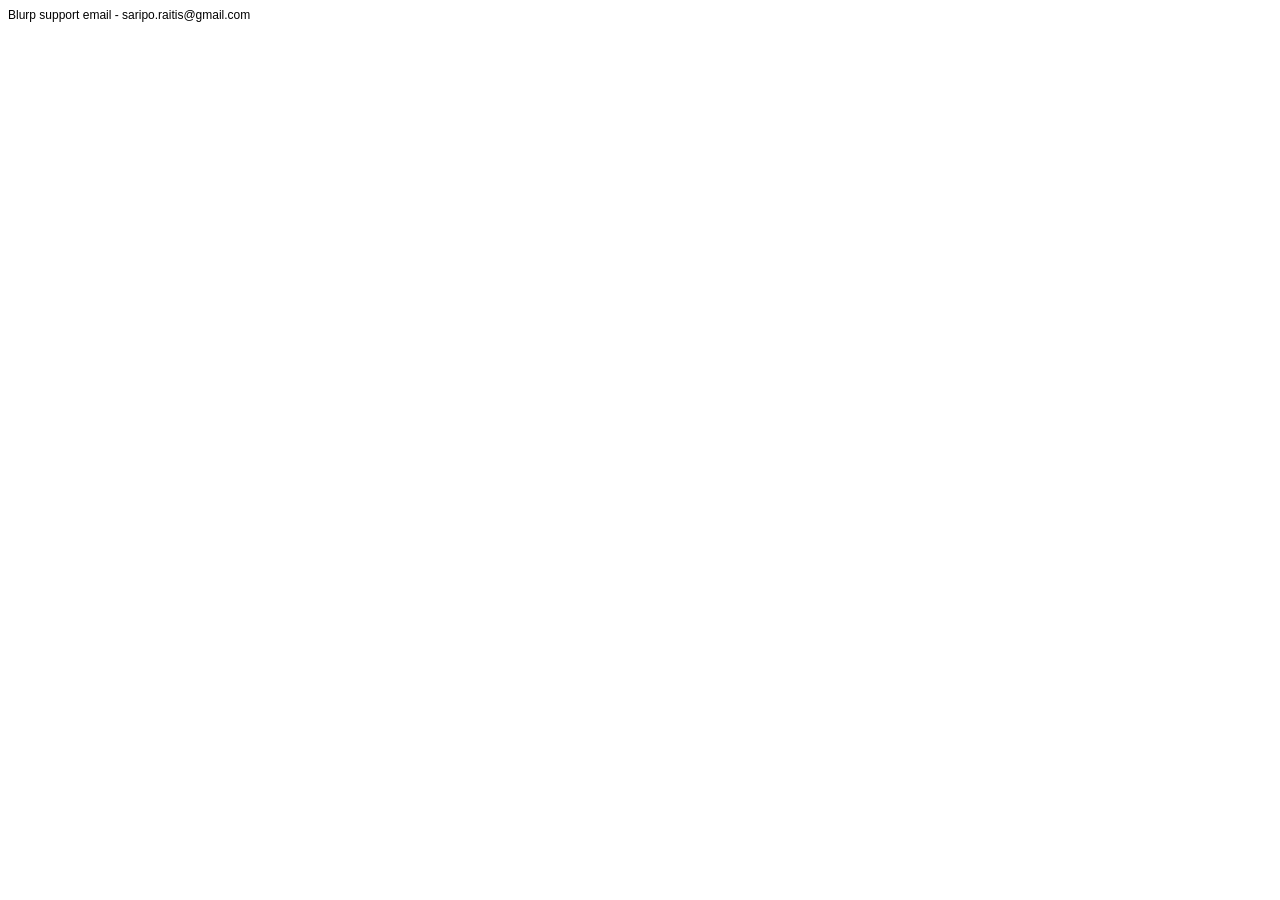
==== index.html @ 814bc48e "Rename indext.html to index.html" ====
<!DOCTYPE html PUBLIC "-//W3C//DTD HTML 4.01//EN" "http://www.w3.org/TR/html4/strict.dtd">
<html>
<head>
  <meta http-equiv="Content-Type" content="text/html; charset=utf-8">
  <meta http-equiv="Content-Style-Type" content="text/css">
  <title></title>
  <meta name="Generator" content="Cocoa HTML Writer">
  <meta name="CocoaVersion" content="2299.5">
  <style type="text/css">
    p.p1 {margin: 0.0px 0.0px 0.0px 0.0px; font: 12.0px Helvetica}
  </style>
</head>
<body>
<p class="p1">Blurp support email - saripo.raitis@gmail.com</p>
</body>
</html>
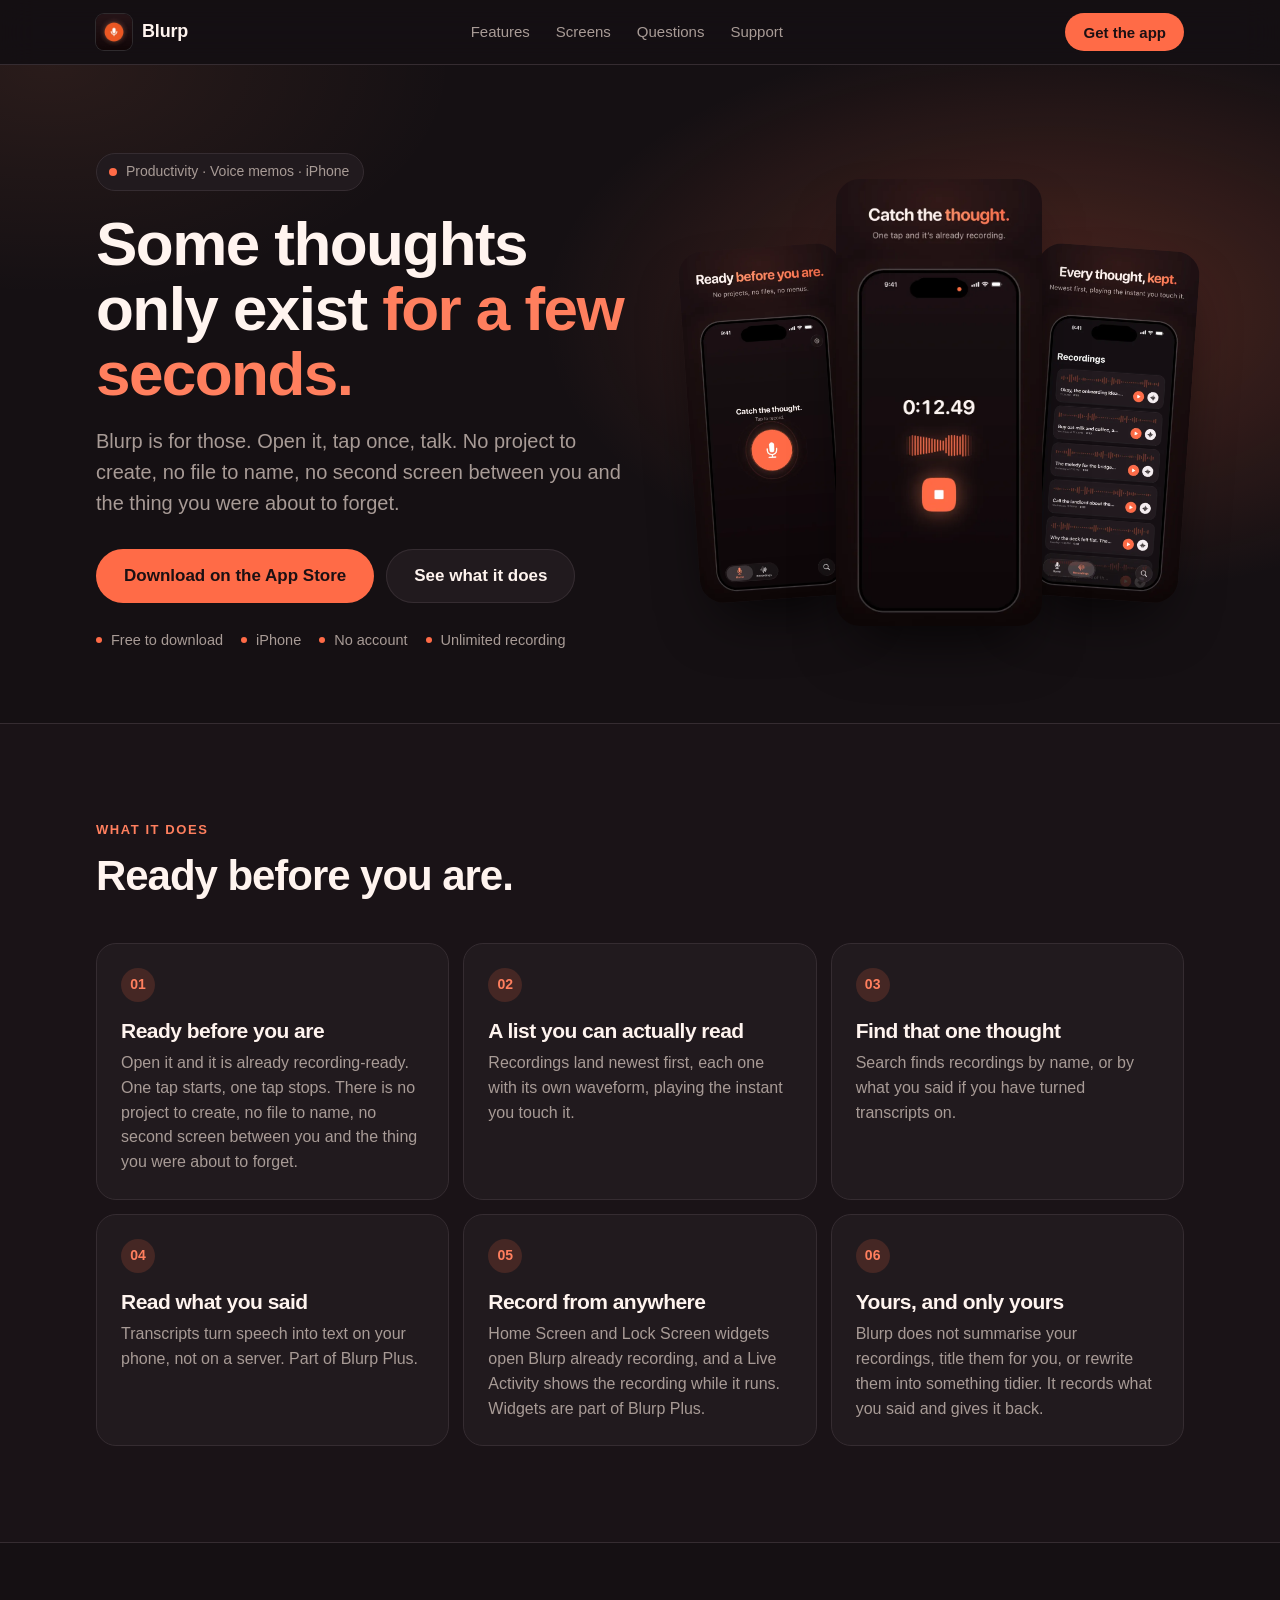
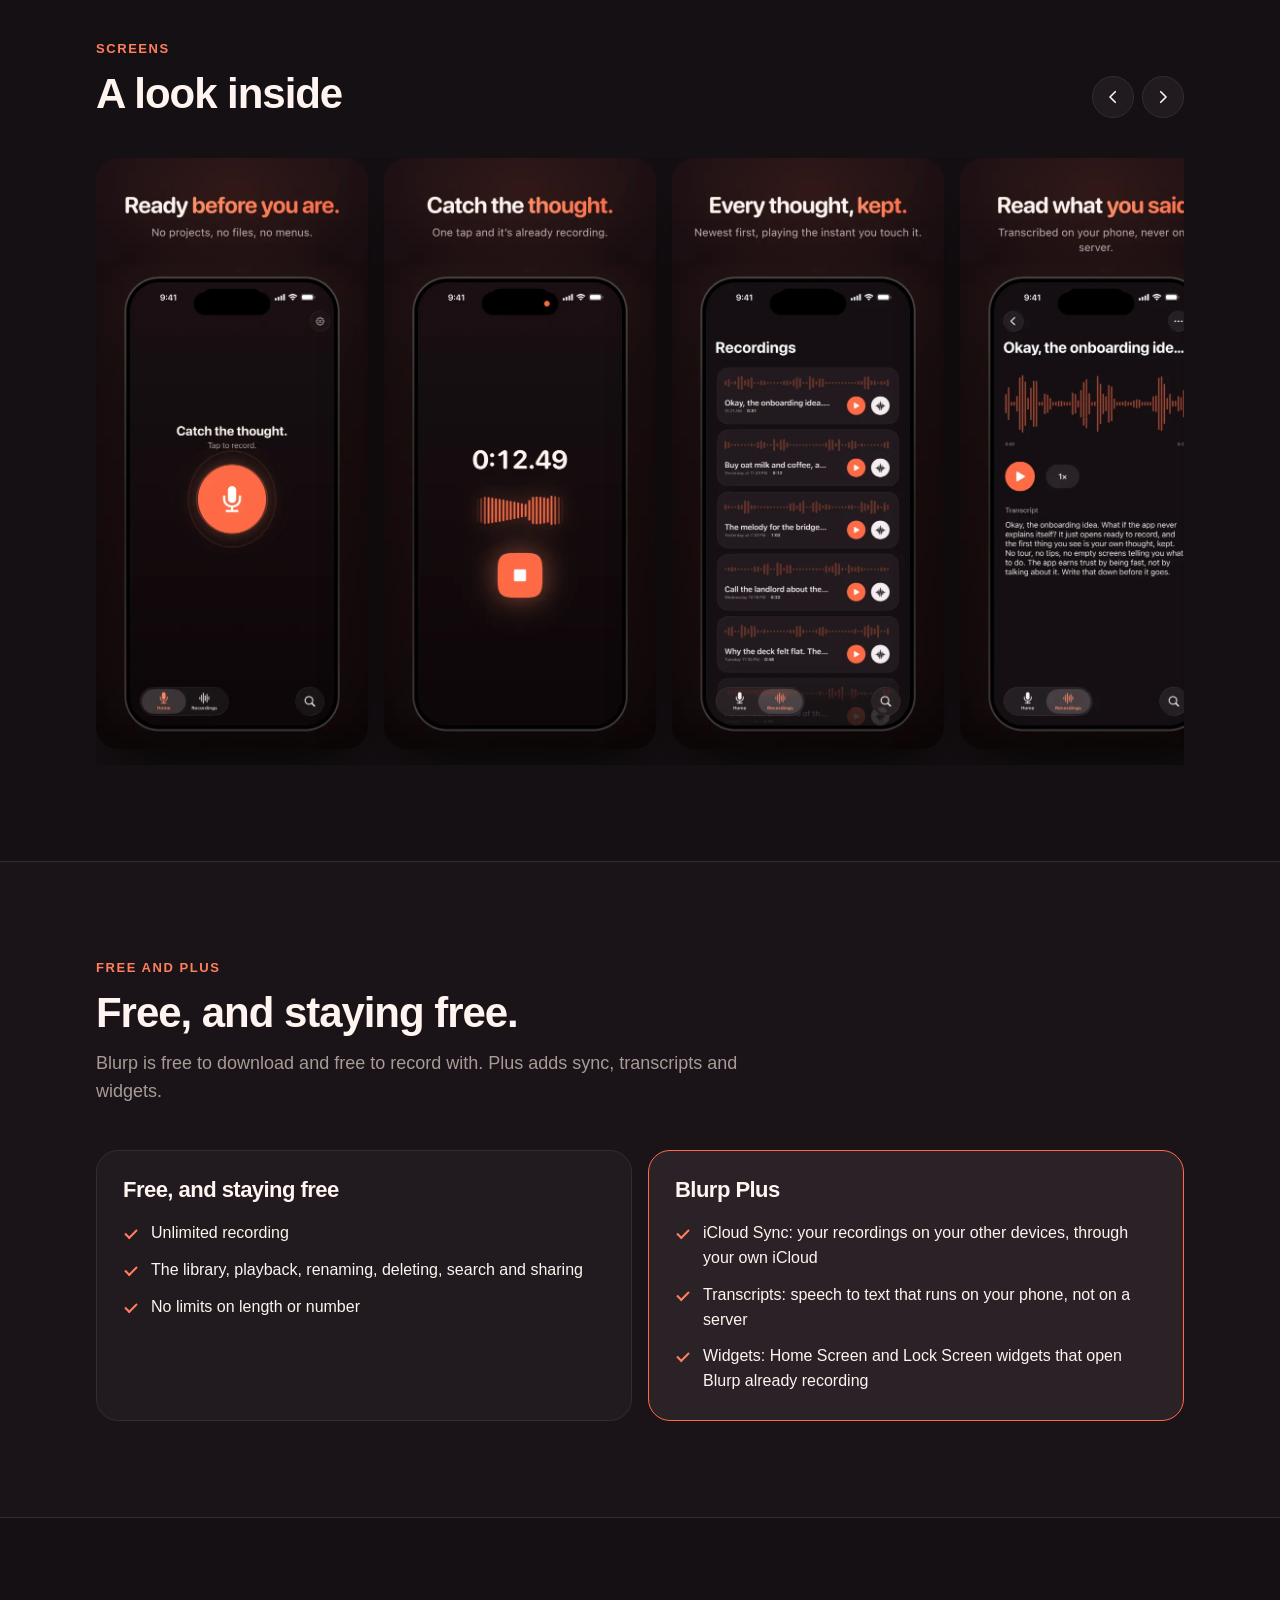
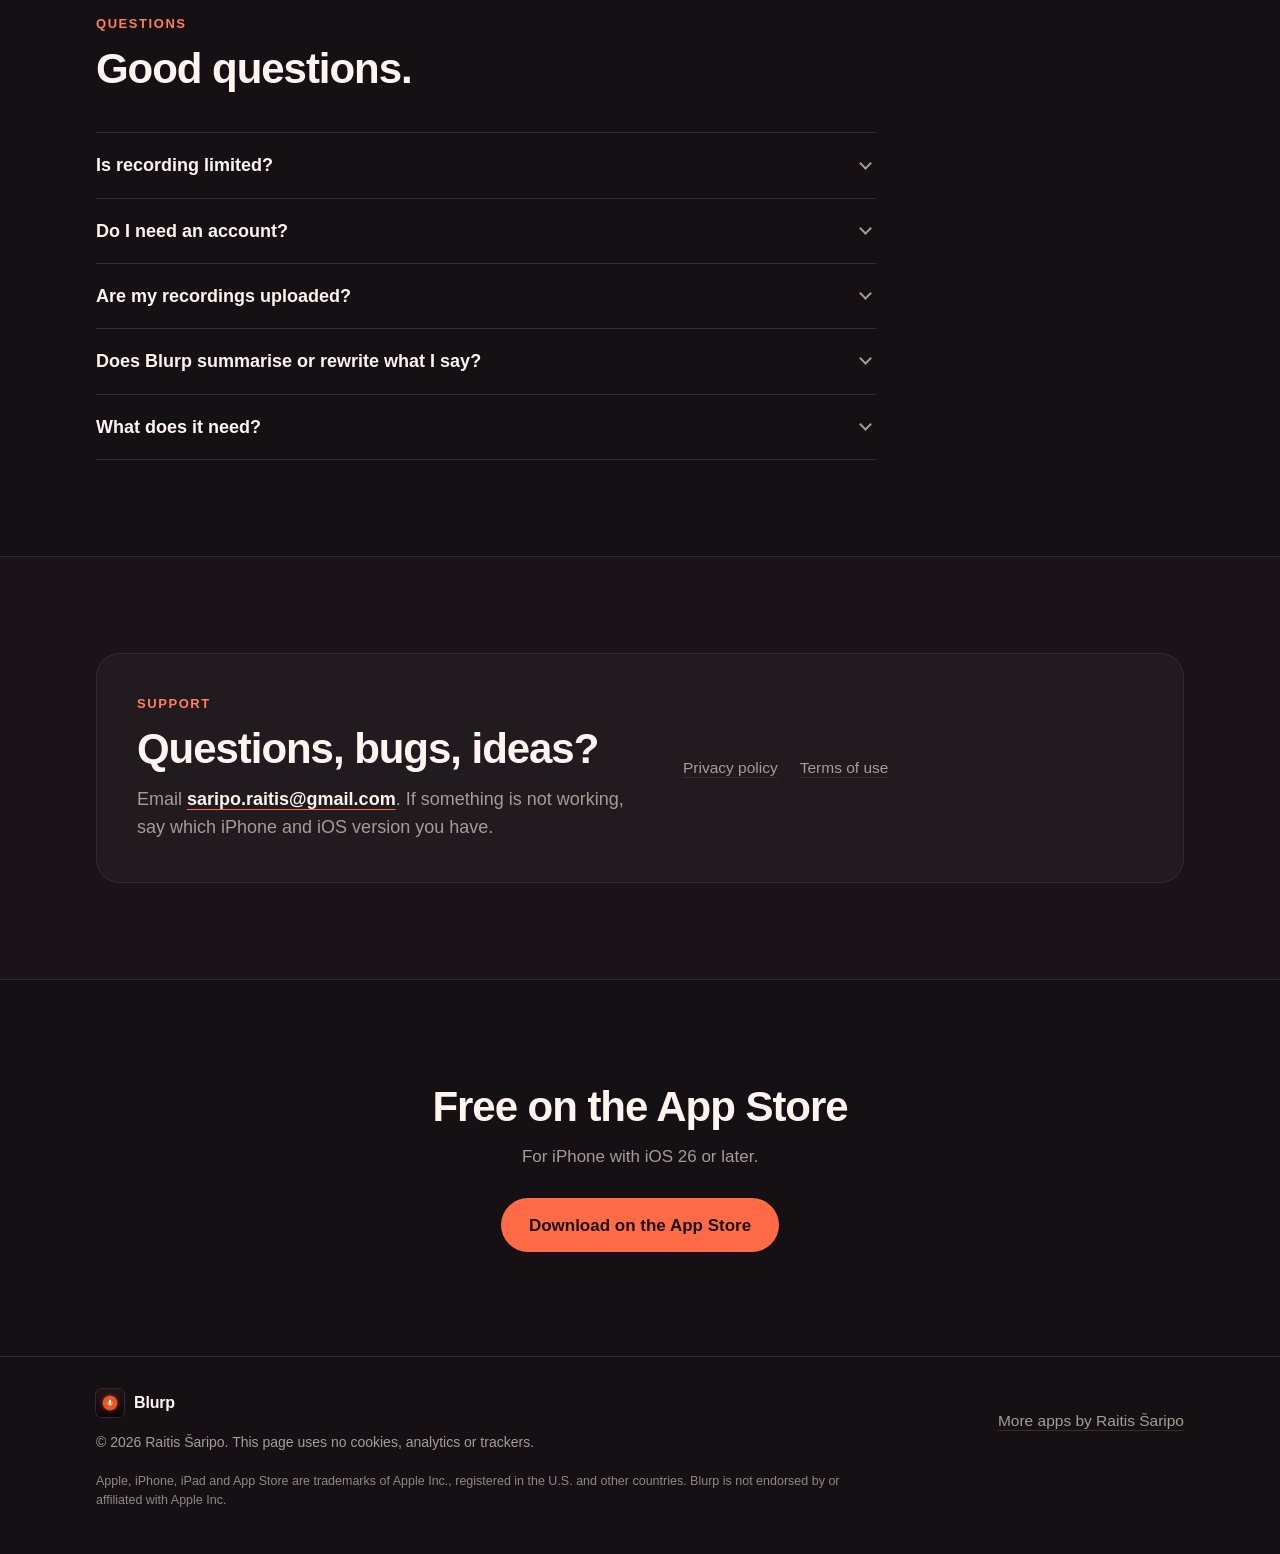
==== commit 6d4f3817: "Add Blurp landing page Replace the one-line support stub with a static landing page: hero, features," ====
--- a/index.html
+++ b/index.html
@@ -1,16 +1,228 @@
-<!DOCTYPE html PUBLIC "-//W3C//DTD HTML 4.01//EN" "http://www.w3.org/TR/html4/strict.dtd">
-<html>
+<!doctype html>
+<html lang="en">
 <head>
-  <meta http-equiv="Content-Type" content="text/html; charset=utf-8">
-  <meta http-equiv="Content-Style-Type" content="text/css">
-  <title></title>
-  <meta name="Generator" content="Cocoa HTML Writer">
-  <meta name="CocoaVersion" content="2299.5">
-  <style type="text/css">
-    p.p1 {margin: 0.0px 0.0px 0.0px 0.0px; font: 12.0px Helvetica}
-  </style>
+    <meta charset="utf-8" />
+    <meta name="viewport" content="width=device-width, initial-scale=1, viewport-fit=cover" />
+    <title>Blurp: Voice Memos &amp; Notes for iPhone</title>
+    <meta name="description" content="One-tap voice memos with waveforms, search and on-device transcripts. No account. Free for iPhone." />
+    <meta name="theme-color" content="#151013" />
+    <meta name="color-scheme" content="dark" />
+    <meta name="apple-itunes-app" content="app-id=6802115334" />
+    <link rel="canonical" href="https://raichibald.github.io/blurp.github.io/" />
+
+    <meta property="og:type" content="website" />
+    <meta property="og:site_name" content="Blurp" />
+    <meta property="og:title" content="Blurp: Voice Memos &amp; Notes for iPhone" />
+    <meta property="og:description" content="Some thoughts only exist for a few seconds. Blurp is for those. Free for iPhone." />
+    <meta property="og:url" content="https://raichibald.github.io/blurp.github.io/" />
+    <meta property="og:image" content="https://raichibald.github.io/blurp.github.io/assets/og.jpg" />
+    <meta property="og:image:width" content="1200" />
+    <meta property="og:image:height" content="630" />
+    <meta property="og:image:alt" content="Blurp app icon and screenshots" />
+    <meta name="twitter:card" content="summary_large_image" />
+
+    <link rel="icon" type="image/png" href="favicon.png" />
+    <link rel="apple-touch-icon" href="apple-touch-icon.png" />
+    <link rel="preload" as="image" href="assets/shots/02.webp" type="image/webp" />
+    <link rel="stylesheet" href="styles.css" />
+    <script>
+        document.documentElement.classList.add("js");
+    </script>
+    <script type="application/ld+json">
+{
+        "@context": "https://schema.org",
+        "@type": "SoftwareApplication",
+        "name": "Blurp: Voice Memos & Notes",
+        "operatingSystem": "iOS 26.0 or later",
+        "applicationCategory": "ProductivityApplication",
+        "description": "One-tap voice memos with waveforms, search and on-device transcripts. No account. Free for iPhone.",
+        "url": "https://raichibald.github.io/blurp.github.io/",
+        "downloadUrl": "https://apps.apple.com/app/id6802115334",
+        "image": "https://raichibald.github.io/blurp.github.io/assets/icon-192.webp",
+        "offers": {
+                "@type": "Offer",
+                "price": "0",
+                "priceCurrency": "USD"
+        },
+        "author": {
+                "@type": "Person",
+                "name": "Raitis Šaripo",
+                "url": "https://raichibald.github.io/"
+        }
+}
+    </script>
 </head>
 <body>
-<p class="p1">Blurp support email - saripo.raitis@gmail.com</p>
+    <a class="skip" href="#main">Skip to content</a>
+
+    <header class="site-header" id="top">
+        <div class="wrap bar">
+            <a class="brand" href="#top" aria-label="Blurp home">
+                <img src="assets/icon-192.webp" width="36" height="36" alt="" />
+                <span>Blurp</span>
+            </a>
+            <nav class="nav" aria-label="Primary">
+                <a href="#features">Features</a>
+                <a href="#screens">Screens</a>
+                <a href="#faq">Questions</a>
+                <a href="#support">Support</a>
+            </nav>
+            <a class="btn btn-sm" href="https://apps.apple.com/app/id6802115334">Get the app</a>
+        </div>
+    </header>
+
+    <main id="main">
+        <section class="hero">
+            <div class="wrap hero-grid">
+                <div class="hero-copy">
+                    <p class="chip"><span class="dot"></span>Productivity · Voice memos · iPhone</p>
+                    <h1>Some thoughts only exist <span class="hl">for a few seconds.</span></h1>
+                    <p class="lead">Blurp is for those. Open it, tap once, talk. No project to create, no file to name, no second screen between you and the thing you were about to forget.</p>
+                    <div class="cta-row">
+                        <a class="btn btn-lg" href="https://apps.apple.com/app/id6802115334">Download on the App Store</a>
+                        <a class="btn btn-lg btn-ghost" href="#features">See what it does</a>
+                    </div>
+                    <ul class="facts">
+                        <li>Free to download</li>
+                        <li>iPhone</li>
+                        <li>No account</li>
+                        <li>Unlimited recording</li>
+                    </ul>
+                </div>
+                <div class="stack">
+                        <img src="assets/shots/01.webp" width="560" height="1217" alt="Ready before you are: no projects, no files, no menus" decoding="async" />
+                        <img src="assets/shots/02.webp" width="560" height="1217" alt="Catch the thought: one tap and it is already recording" decoding="async" />
+                        <img src="assets/shots/03.webp" width="560" height="1217" alt="Every thought, kept: newest first, playing the instant you touch it" decoding="async" />
+                </div>
+            </div>
+        </section>
+
+        <section class="section alt" id="features" aria-labelledby="features-title">
+            <div class="wrap">
+                <p class="eyebrow">What it does</p>
+                <h2 id="features-title">Ready before you are.</h2>
+                <ul class="cards">
+                    <li class="card"><span class="num" aria-hidden="true">01</span><h3>Ready before you are</h3><p>Open it and it is already recording-ready. One tap starts, one tap stops. There is no project to create, no file to name, no second screen between you and the thing you were about to forget.</p></li>
+                    <li class="card"><span class="num" aria-hidden="true">02</span><h3>A list you can actually read</h3><p>Recordings land newest first, each one with its own waveform, playing the instant you touch it.</p></li>
+                    <li class="card"><span class="num" aria-hidden="true">03</span><h3>Find that one thought</h3><p>Search finds recordings by name, or by what you said if you have turned transcripts on.</p></li>
+                    <li class="card"><span class="num" aria-hidden="true">04</span><h3>Read what you said</h3><p>Transcripts turn speech into text on your phone, not on a server. Part of Blurp Plus.</p></li>
+                    <li class="card"><span class="num" aria-hidden="true">05</span><h3>Record from anywhere</h3><p>Home Screen and Lock Screen widgets open Blurp already recording, and a Live Activity shows the recording while it runs. Widgets are part of Blurp Plus.</p></li>
+                    <li class="card"><span class="num" aria-hidden="true">06</span><h3>Yours, and only yours</h3><p>Blurp does not summarise your recordings, title them for you, or rewrite them into something tidier. It records what you said and gives it back.</p></li>
+                </ul>
+            </div>
+        </section>
+
+        <section class="section" id="screens" aria-labelledby="screens-title">
+            <div class="wrap">
+                <div class="gallery-head">
+                    <div>
+                        <p class="eyebrow">Screens</p>
+                        <h2 id="screens-title">A look inside</h2>
+                    </div>
+                    <div class="arrows">
+                        <button class="arrow" id="g-prev" type="button" aria-label="Previous screens"><svg viewBox="0 0 24 24" aria-hidden="true"><path d="M15 5l-7 7 7 7" /></svg></button>
+                        <button class="arrow" id="g-next" type="button" aria-label="Next screens"><svg viewBox="0 0 24 24" aria-hidden="true"><path d="M9 5l7 7-7 7" /></svg></button>
+                    </div>
+                </div>
+                <ul class="gallery-track" tabindex="0" aria-label="Blurp screenshots">
+                    <li><img src="assets/shots/01.webp" width="560" height="1217" alt="Ready before you are: no projects, no files, no menus" loading="lazy" decoding="async" /></li>
+                    <li><img src="assets/shots/02.webp" width="560" height="1217" alt="Catch the thought: one tap and it is already recording" loading="lazy" decoding="async" /></li>
+                    <li><img src="assets/shots/03.webp" width="560" height="1217" alt="Every thought, kept: newest first, playing the instant you touch it" loading="lazy" decoding="async" /></li>
+                    <li><img src="assets/shots/04.webp" width="560" height="1217" alt="Read what you said: transcribed on your phone, never on a server" loading="lazy" decoding="async" /></li>
+                    <li><img src="assets/shots/05.webp" width="560" height="1217" alt="Find that one thought: search by name or by every word you said" loading="lazy" decoding="async" /></li>
+                    <li><img src="assets/shots/06.webp" width="560" height="1217" alt="Record from anywhere: Home Screen and Lock Screen widgets" loading="lazy" decoding="async" /></li>
+                </ul>
+            </div>
+        </section>
+
+        <section class="section alt" id="plans" aria-labelledby="plans-title">
+            <div class="wrap">
+                <p class="eyebrow">Free and Plus</p>
+                <h2 id="plans-title">Free, and staying free.</h2>
+                <p class="section-lead">Blurp is free to download and free to record with. Plus adds sync, transcripts and widgets.</p>
+                <div class="plans two">
+                    <div class="plan">
+                        <h3>Free, and staying free</h3>
+                        <ul class="ticks">
+                            <li>Unlimited recording</li>
+                            <li>The library, playback, renaming, deleting, search and sharing</li>
+                            <li>No limits on length or number</li>
+                        </ul>
+                    </div>
+                    <div class="plan featured">
+                        <h3>Blurp Plus</h3>
+                        <ul class="ticks">
+                            <li>iCloud Sync: your recordings on your other devices, through your own iCloud</li>
+                            <li>Transcripts: speech to text that runs on your phone, not on a server</li>
+                            <li>Widgets: Home Screen and Lock Screen widgets that open Blurp already recording</li>
+                        </ul>
+                    </div>
+                </div>
+            </div>
+        </section>
+
+        <section class="section" id="faq" aria-labelledby="faq-title">
+            <div class="wrap">
+                <p class="eyebrow">Questions</p>
+                <h2 id="faq-title">Good questions.</h2>
+                <div class="faq">
+                    <details><summary>Is recording limited?</summary><p>No. Recording is unlimited, with no limits on length or number.</p></details>
+                    <details><summary>Do I need an account?</summary><p>No. There is no account, because there is nothing to sign in to.</p></details>
+                    <details><summary>Are my recordings uploaded?</summary><p>Recordings live on your phone. If you turn on sync they go to your own private iCloud, which we cannot read. Transcription runs on the device, so audio is never uploaded to transcribe it.</p></details>
+                    <details><summary>Does Blurp summarise or rewrite what I say?</summary><p>No. It records what you said and gives it back.</p></details>
+                    <details><summary>What does it need?</summary><p>An iPhone with iOS 26 or later.</p></details>
+                </div>
+            </div>
+        </section>
+
+        <section class="section alt" id="support" aria-labelledby="support-title">
+            <div class="wrap">
+                <div class="support-box">
+                    <div>
+                        <p class="eyebrow">Support</p>
+                        <h2 id="support-title">Questions, bugs, ideas?</h2>
+                        <p class="section-lead">
+                            Email <a class="mail" href="mailto:saripo.raitis@gmail.com?subject=Blurp%20support">saripo.raitis@gmail.com</a>.
+                            If something is not working, say which iPhone and iOS version you have.
+                        </p>
+                    </div>
+                    <div class="links" aria-label="Legal">
+                        <a href="https://doc-hosting.flycricket.io/blurp-privacy-policy/eaf25c81-32ba-4e9a-9822-f0dfa80634e3/privacy">Privacy policy</a> <a href="https://doc-hosting.flycricket.io/blurp-terms-of-use/f573561f-bfd3-4ad2-89fb-0913d3ce5cbf/terms">Terms of use</a>
+                    </div>
+                </div>
+            </div>
+        </section>
+
+        <section class="final">
+            <div class="wrap">
+                <h2>Free on the App Store</h2>
+                <p>For iPhone with iOS 26 or later.</p>
+                <a class="btn btn-lg" href="https://apps.apple.com/app/id6802115334">Download on the App Store</a>
+            </div>
+        </section>
+    </main>
+
+    <footer class="site-footer">
+        <div class="wrap foot-grid">
+            <div>
+                <a class="brand" href="#top">
+                    <img src="assets/icon-192.webp" width="28" height="28" alt="" />
+                    <span>Blurp</span>
+                </a>
+                <p class="copy">&copy; 2026 Raitis &Scaron;aripo. This page uses no cookies, analytics or trackers.</p>
+            </div>
+            <div class="links">
+                <a href="https://raichibald.github.io/">More apps by Raitis &Scaron;aripo</a>
+            </div>
+        </div>
+        <div class="wrap">
+            <p class="legal">
+                Apple, iPhone, iPad and App Store are trademarks of Apple Inc., registered in the U.S. and other
+                countries. Blurp is not endorsed by or affiliated with Apple Inc.
+            </p>
+        </div>
+    </footer>
+
+    <script src="script.js" defer></script>
 </body>
 </html>
--- a/styles.css
+++ b/styles.css
@@ -0,0 +1,677 @@
+/* Blurp landing page. Tokens mirror the app's design system. */
+:root {
+    color-scheme: dark;
+    --bg: #151013;
+    --bg-alt: #1A1317;
+    --surface: #211A1E;
+    --raised: #2A2227;
+    --border: #352C31;
+    --text: #FFF4EF;
+    --muted: #A89B96;
+    --accent: #FF6B47;
+    --accent-text: #FF7F5E;
+    --btn: #FF6B47;
+    --btn-hover: #FF8566;
+    --on-btn: #1C1013;
+    --accent-soft: rgba(255, 107, 71, 0.16);
+    --glow-a: rgba(255, 107, 71, 0.24);
+    --glow-b: rgba(255, 144, 102, 0.09);
+    --shadow: 0 30px 60px -22px rgba(0, 0, 0, 0.8);
+    --header-bg: color-mix(in srgb, #151013 80%, transparent);
+    --font-display: ui-rounded, "SF Pro Rounded", -apple-system, BlinkMacSystemFont, "SF Pro Display", "Segoe UI", Roboto, Arial, sans-serif;
+    --hw: 750;
+    --ht: -0.025em;
+    --hc: none;
+    --h1-size: clamp(36px, 6.4vw, 62px);
+    --h1-lh: 1.05;
+    --h2-size: clamp(28px, 4.4vw, 42px);
+    --h3-size: 21px;
+}
+
+*,
+*::before,
+*::after {
+    box-sizing: border-box;
+}
+html {
+    scroll-behavior: smooth;
+    scroll-padding-top: 76px;
+    -webkit-text-size-adjust: 100%;
+    background: var(--bg);
+}
+body {
+    margin: 0;
+    background: var(--bg);
+    color: var(--text);
+    font-family: -apple-system, BlinkMacSystemFont, "SF Pro Text", "SF Pro Display", "Segoe UI", Roboto, "Helvetica Neue", Arial, sans-serif;
+    font-size: 17px;
+    line-height: 1.55;
+    -webkit-font-smoothing: antialiased;
+    text-rendering: optimizeLegibility;
+}
+img,
+svg {
+    display: block;
+    max-width: 100%;
+}
+a {
+    color: inherit;
+}
+h1,
+h2,
+h3,
+h4,
+p,
+ul,
+ol,
+figure {
+    margin: 0;
+    padding: 0;
+}
+ul,
+ol {
+    list-style: none;
+}
+h1,
+h2,
+h3 {
+    font-family: var(--font-display);
+    font-weight: var(--hw);
+    letter-spacing: var(--ht);
+    text-transform: var(--hc);
+}
+:focus-visible {
+    outline: 2px solid var(--accent-text);
+    outline-offset: 3px;
+    border-radius: 6px;
+}
+.skip {
+    position: absolute;
+    left: 12px;
+    top: -60px;
+    z-index: 100;
+    padding: 10px 16px;
+    background: var(--btn);
+    color: var(--on-btn);
+    font-weight: 600;
+    border-radius: 999px;
+    text-decoration: none;
+}
+.skip:focus {
+    top: 12px;
+}
+.wrap {
+    width: 100%;
+    max-width: 1152px;
+    margin-inline: auto;
+    padding-inline: clamp(16px, 4vw, 32px);
+}
+.hl {
+    color: var(--accent-text);
+}
+
+/* Header */
+.site-header {
+    position: sticky;
+    top: 0;
+    z-index: 50;
+    background: var(--header-bg);
+    -webkit-backdrop-filter: saturate(1.4) blur(18px);
+    backdrop-filter: saturate(1.4) blur(18px);
+    border-bottom: 1px solid var(--border);
+}
+.bar {
+    display: flex;
+    align-items: center;
+    justify-content: space-between;
+    gap: 20px;
+    height: 64px;
+}
+.brand {
+    display: inline-flex;
+    align-items: center;
+    gap: 10px;
+    text-decoration: none;
+    font-weight: 700;
+    font-size: 18px;
+    letter-spacing: -0.01em;
+}
+.brand img {
+    border-radius: 22.37%;
+    box-shadow: 0 0 0 1px rgba(128, 128, 128, 0.25);
+}
+.nav {
+    display: none;
+    gap: 26px;
+    font-size: 15px;
+    color: var(--muted);
+}
+.nav a {
+    text-decoration: none;
+    transition: color 0.2s;
+}
+.nav a:hover {
+    color: var(--text);
+}
+
+/* Buttons */
+.btn {
+    display: inline-flex;
+    align-items: center;
+    justify-content: center;
+    height: 44px;
+    padding: 0 22px;
+    border: 0;
+    border-radius: 999px;
+    background: var(--btn);
+    color: var(--on-btn);
+    font: 650 16px/1 -apple-system, BlinkMacSystemFont, "SF Pro Text", "Segoe UI", Roboto, Arial, sans-serif;
+    text-decoration: none;
+    cursor: pointer;
+    transition: transform 0.15s, background 0.15s;
+}
+.btn:hover {
+    background: var(--btn-hover);
+    transform: translateY(-1px);
+}
+.btn:active {
+    transform: none;
+}
+.btn-sm {
+    height: 38px;
+    padding: 0 18px;
+    font-size: 15px;
+}
+.btn-lg {
+    height: 54px;
+    padding: 0 28px;
+    font-size: 17px;
+}
+.btn-ghost {
+    background: var(--surface);
+    color: var(--text);
+    box-shadow: inset 0 0 0 1px var(--border);
+}
+.btn-ghost:hover {
+    background: var(--raised);
+}
+
+/* Hero */
+.hero {
+    position: relative;
+    overflow: hidden;
+    padding-block: clamp(36px, 7vw, 88px) clamp(36px, 6vw, 72px);
+}
+.hero::before {
+    content: "";
+    position: absolute;
+    inset: 0;
+    pointer-events: none;
+    background: radial-gradient(55% 60% at 82% 38%, var(--glow-a), transparent 72%),
+        radial-gradient(45% 50% at 4% 0%, var(--glow-b), transparent 70%);
+}
+.hero-grid {
+    position: relative;
+    display: grid;
+    gap: clamp(32px, 6vw, 56px);
+    align-items: center;
+}
+.chip {
+    display: inline-flex;
+    align-items: center;
+    gap: 9px;
+    padding: 7px 14px 7px 12px;
+    border: 1px solid var(--border);
+    border-radius: 999px;
+    background: var(--surface);
+    color: var(--muted);
+    font-size: 14px;
+    font-weight: 500;
+}
+.dot {
+    width: 8px;
+    height: 8px;
+    border-radius: 50%;
+    background: var(--accent);
+}
+h1 {
+    margin-top: 20px;
+    font-size: var(--h1-size);
+    line-height: var(--h1-lh);
+}
+.lead {
+    margin-top: 20px;
+    max-width: 32em;
+    font-size: clamp(17px, 2.2vw, 20px);
+    line-height: 1.55;
+    color: var(--muted);
+}
+.cta-row {
+    display: flex;
+    flex-wrap: wrap;
+    gap: 12px;
+    margin-top: 30px;
+}
+.facts {
+    display: flex;
+    flex-wrap: wrap;
+    gap: 8px 18px;
+    margin-top: 26px;
+    font-size: 14.5px;
+    color: var(--muted);
+}
+.facts li::before {
+    content: "";
+    display: inline-block;
+    width: 6px;
+    height: 6px;
+    margin: 0 9px 2px 0;
+    border-radius: 50%;
+    background: var(--accent);
+}
+.stack {
+    display: flex;
+    align-items: center;
+    justify-content: center;
+    width: 100%;
+    max-width: 520px;
+    margin-inline: auto;
+}
+.stack img {
+    width: 33%;
+    height: auto;
+    border-radius: clamp(14px, 2.6vw, 24px);
+    box-shadow: var(--shadow);
+}
+.stack img:nth-child(1) {
+    margin-right: -3%;
+    transform: translateY(6%) rotate(-4deg);
+    z-index: 1;
+}
+.stack img:nth-child(2) {
+    width: 42%;
+    z-index: 3;
+}
+.stack img:nth-child(3) {
+    margin-left: -3%;
+    transform: translateY(6%) rotate(4deg);
+    z-index: 2;
+}
+
+/* Sections */
+.section {
+    padding-block: clamp(48px, 8vw, 96px);
+}
+.section.alt {
+    background: var(--bg-alt);
+    border-block: 1px solid var(--border);
+}
+.eyebrow {
+    margin-bottom: 12px;
+    font-size: 13px;
+    font-weight: 700;
+    letter-spacing: 0.12em;
+    text-transform: uppercase;
+    color: var(--accent-text);
+}
+h2 {
+    font-size: var(--h2-size);
+    line-height: 1.1;
+}
+.section-lead {
+    margin-top: 14px;
+    max-width: 38em;
+    font-size: 18px;
+    color: var(--muted);
+}
+.cards {
+    display: grid;
+    grid-template-columns: 1fr;
+    gap: 14px;
+    margin-top: clamp(28px, 4vw, 44px);
+}
+.card {
+    padding: 24px;
+    border: 1px solid var(--border);
+    border-radius: 20px;
+    background: var(--surface);
+}
+.cards.tinted .card {
+    border-color: transparent;
+}
+.cards.tinted .card:nth-child(4n + 1) {
+    background: var(--t1);
+}
+.cards.tinted .card:nth-child(4n + 2) {
+    background: var(--t2);
+}
+.cards.tinted .card:nth-child(4n + 3) {
+    background: var(--t3);
+}
+.cards.tinted .card:nth-child(4n + 4) {
+    background: var(--t4);
+}
+.num {
+    display: grid;
+    place-items: center;
+    width: 34px;
+    height: 34px;
+    margin-bottom: 16px;
+    border-radius: 50%;
+    background: var(--accent-soft);
+    color: var(--accent-text);
+    font-size: 14px;
+    font-weight: 750;
+    font-variant-numeric: tabular-nums;
+}
+.cards.tinted .num {
+    background: rgba(255, 255, 255, 0.7);
+}
+h3 {
+    font-size: var(--h3-size);
+    line-height: 1.2;
+}
+.card p {
+    margin-top: 8px;
+    font-size: 16px;
+    color: var(--muted);
+}
+.cards.tinted .card p {
+    color: #4d4943;
+}
+
+/* Gallery */
+.gallery-head {
+    display: flex;
+    align-items: flex-end;
+    justify-content: space-between;
+    gap: 20px;
+}
+.arrows {
+    display: none;
+    gap: 8px;
+}
+.js .arrows {
+    display: flex;
+}
+.arrow {
+    display: grid;
+    place-items: center;
+    width: 42px;
+    height: 42px;
+    padding: 0;
+    border: 1px solid var(--border);
+    border-radius: 50%;
+    background: var(--surface);
+    color: var(--text);
+    cursor: pointer;
+    transition: background 0.15s;
+}
+.arrow:hover {
+    background: var(--raised);
+}
+.arrow svg {
+    width: 18px;
+    height: 18px;
+    fill: none;
+    stroke: currentColor;
+    stroke-width: 2.2;
+    stroke-linecap: round;
+    stroke-linejoin: round;
+}
+.gallery-track {
+    display: flex;
+    gap: 16px;
+    margin-top: clamp(24px, 4vw, 40px);
+    padding-bottom: 16px;
+    overflow-x: auto;
+    scroll-snap-type: x mandatory;
+    scrollbar-width: thin;
+    scrollbar-color: var(--border) transparent;
+    -webkit-overflow-scrolling: touch;
+}
+.gallery-track li {
+    flex: 0 0 auto;
+    width: clamp(220px, 62vw, 272px);
+    scroll-snap-align: start;
+}
+.gallery-track img {
+    width: 100%;
+    height: auto;
+    aspect-ratio: 1000 / 2173;
+    border-radius: 22px;
+    box-shadow: var(--shadow);
+}
+
+/* Plans */
+.plans {
+    display: grid;
+    grid-template-columns: 1fr;
+    gap: 16px;
+    margin-top: clamp(28px, 4vw, 44px);
+}
+.plan {
+    padding: 26px;
+    border: 1px solid var(--border);
+    border-radius: 22px;
+    background: var(--surface);
+}
+.plan.featured {
+    border-color: var(--accent);
+    background: var(--raised);
+}
+.plan h3 {
+    font-size: calc(var(--h3-size) * 1.05);
+}
+.plan .sub {
+    margin-top: 6px;
+    font-size: 15.5px;
+    color: var(--muted);
+}
+.ticks {
+    display: grid;
+    gap: 12px;
+    margin-top: 18px;
+}
+.ticks.cols {
+    gap: 12px 40px;
+}
+.ticks li {
+    position: relative;
+    padding-left: 28px;
+    font-size: 16px;
+}
+.ticks li::before {
+    content: "";
+    position: absolute;
+    left: 2px;
+    top: 0.5em;
+    width: 12px;
+    height: 7px;
+    border-left: 2.5px solid var(--accent-text);
+    border-bottom: 2.5px solid var(--accent-text);
+    transform: rotate(-45deg);
+}
+.fine {
+    margin-top: 20px;
+    max-width: 52em;
+    font-size: 14px;
+    line-height: 1.55;
+    color: var(--muted);
+}
+
+/* FAQ */
+.faq {
+    max-width: 780px;
+    margin-top: clamp(24px, 4vw, 40px);
+    border-top: 1px solid var(--border);
+}
+.faq details {
+    border-bottom: 1px solid var(--border);
+}
+.faq summary {
+    position: relative;
+    padding: 20px 40px 20px 0;
+    font-size: 18px;
+    font-weight: 650;
+    line-height: 1.35;
+    cursor: pointer;
+    list-style: none;
+}
+.faq summary::-webkit-details-marker {
+    display: none;
+}
+.faq summary::after {
+    content: "";
+    position: absolute;
+    right: 6px;
+    top: 50%;
+    width: 9px;
+    height: 9px;
+    margin-top: -7px;
+    border-right: 2.5px solid var(--muted);
+    border-bottom: 2.5px solid var(--muted);
+    transform: rotate(45deg);
+    transition: transform 0.2s;
+}
+.faq details[open] summary::after {
+    transform: rotate(-135deg);
+    margin-top: -2px;
+}
+.faq p {
+    padding: 0 40px 22px 0;
+    color: var(--muted);
+}
+
+/* Support and final call */
+.support-box {
+    display: grid;
+    gap: 22px;
+    padding: clamp(24px, 4vw, 40px);
+    border: 1px solid var(--border);
+    border-radius: 24px;
+    background: var(--surface);
+}
+.mail {
+    font-weight: 650;
+    color: var(--text);
+    text-decoration: underline;
+    text-decoration-color: var(--accent);
+    text-underline-offset: 4px;
+    overflow-wrap: anywhere;
+}
+.links {
+    display: flex;
+    flex-wrap: wrap;
+    gap: 8px 22px;
+    font-size: 15.5px;
+}
+.links a {
+    color: var(--muted);
+    text-decoration: underline;
+    text-decoration-color: var(--border);
+    text-underline-offset: 4px;
+}
+.links a:hover {
+    color: var(--text);
+    text-decoration-color: var(--accent);
+}
+.final {
+    padding-block: clamp(56px, 9vw, 104px);
+    text-align: center;
+}
+.final p {
+    margin: 14px auto 0;
+    max-width: 30em;
+    color: var(--muted);
+}
+.final .btn {
+    margin-top: 28px;
+}
+
+/* Footer */
+.site-footer {
+    padding-block: 32px 44px;
+    border-top: 1px solid var(--border);
+}
+.foot-grid {
+    display: flex;
+    flex-wrap: wrap;
+    align-items: center;
+    justify-content: space-between;
+    gap: 14px 24px;
+}
+.foot-grid .brand {
+    font-size: 16px;
+}
+.foot-grid .brand img {
+    border-radius: 22.37%;
+}
+.copy {
+    margin-top: 6px;
+    font-size: 14px;
+    color: var(--muted);
+}
+.legal {
+    margin-top: 18px;
+    max-width: 62em;
+    font-size: 12.5px;
+    line-height: 1.55;
+    color: var(--muted);
+    opacity: 0.85;
+}
+
+@media (min-width: 640px) {
+    .cards {
+        grid-template-columns: repeat(2, 1fr);
+    }
+    .ticks.cols {
+        grid-template-columns: repeat(2, 1fr);
+    }
+    .plans.two {
+        grid-template-columns: repeat(2, 1fr);
+    }
+    .support-box {
+        grid-template-columns: 1.1fr 1fr;
+        align-items: center;
+        gap: 40px;
+    }
+}
+@media (min-width: 820px) {
+    .nav {
+        display: flex;
+    }
+}
+@media (min-width: 900px) {
+    .hero-grid {
+        grid-template-columns: 1.05fr 0.95fr;
+    }
+    .stack {
+        margin-inline: 0 0;
+        justify-self: end;
+    }
+}
+@media (min-width: 960px) {
+    .cards {
+        grid-template-columns: repeat(3, 1fr);
+    }
+}
+@media (max-width: 639px) {
+    .btn-lg {
+        flex: 1 1 100%;
+    }
+}
+@media (prefers-reduced-motion: reduce) {
+    html {
+        scroll-behavior: auto;
+    }
+    .btn,
+    .nav a,
+    .arrow,
+    .faq summary::after {
+        transition: none;
+    }
+    .btn:hover {
+        transform: none;
+    }
+}
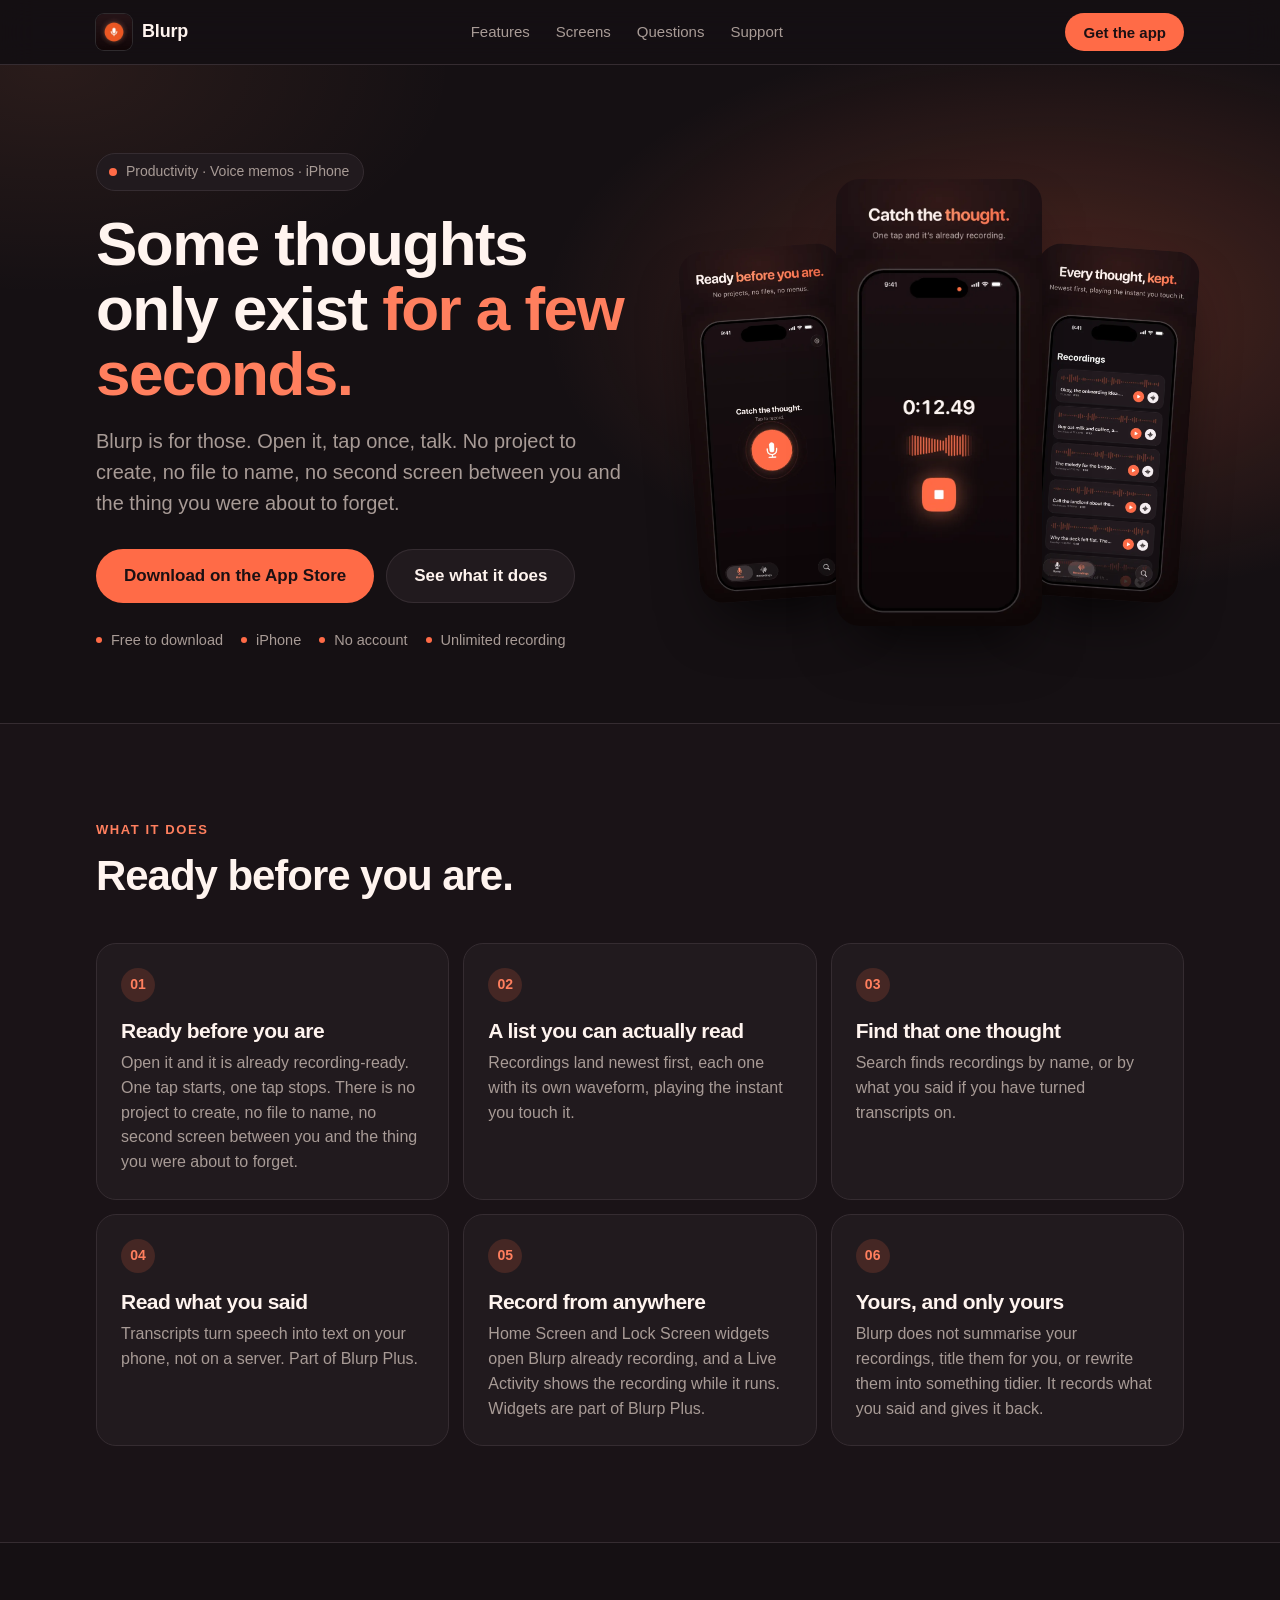
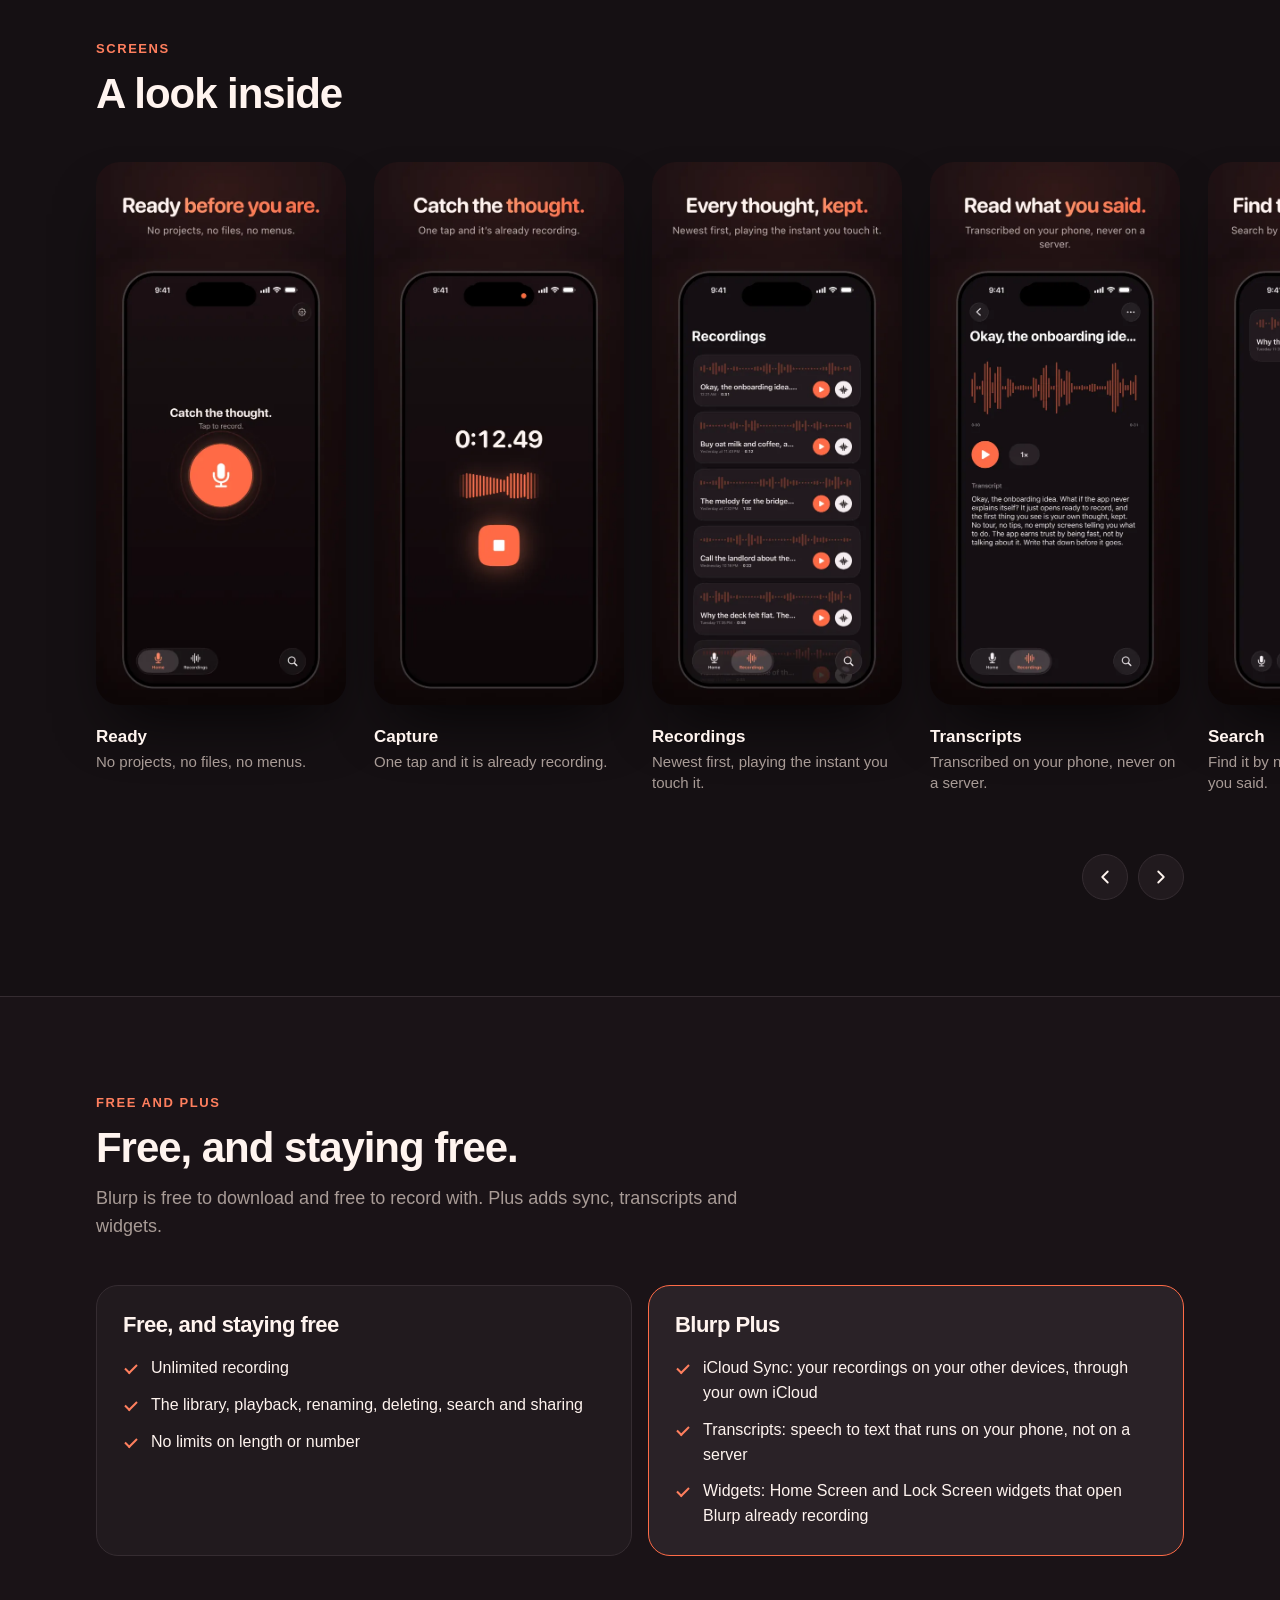
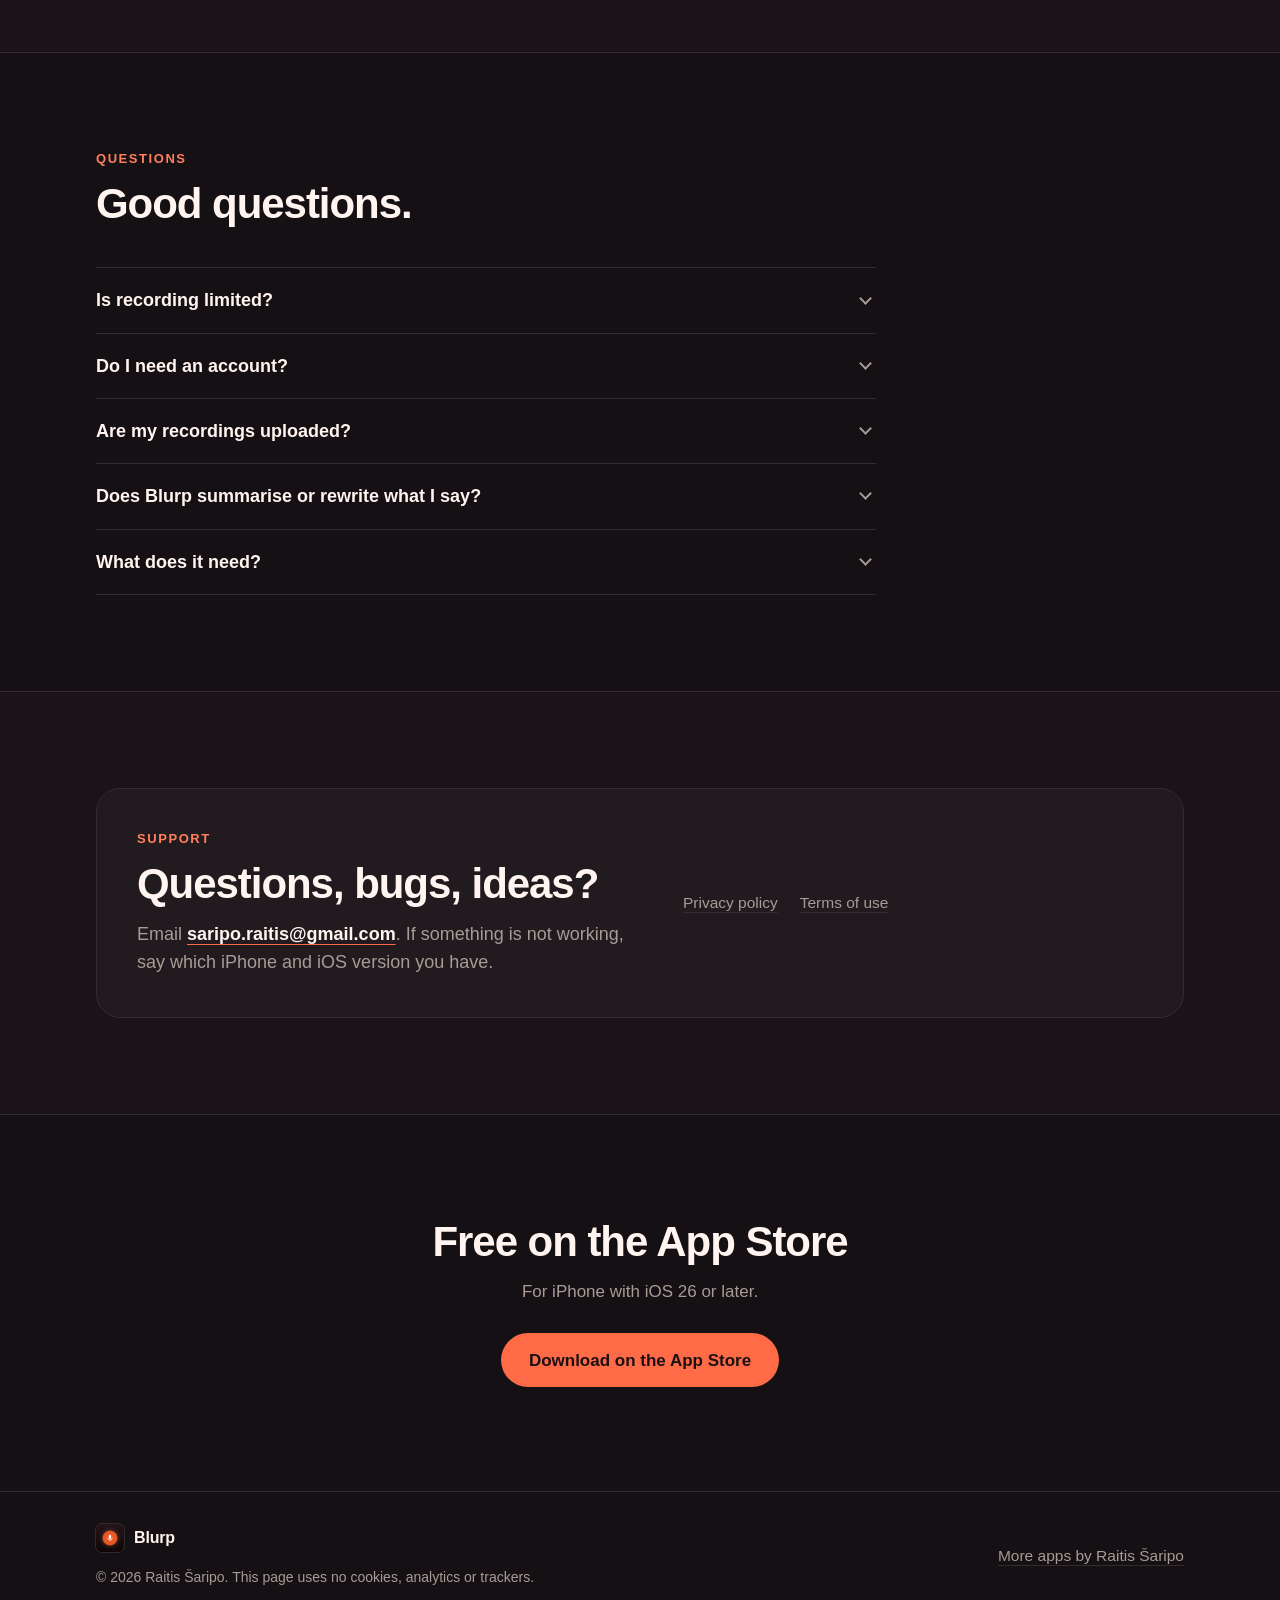
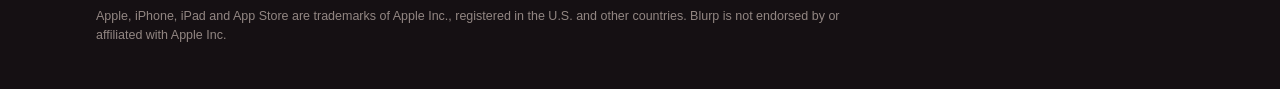
==== commit b9752f2d: "Scroll the screenshots like the Countless page and fix the logo link Screenshots now sit in a full-b" ====
--- a/index.html
+++ b/index.html
@@ -52,10 +52,10 @@
 }
     </script>
 </head>
-<body>
+<body id="top">
     <a class="skip" href="#main">Skip to content</a>
 
-    <header class="site-header" id="top">
+    <header class="site-header">
         <div class="wrap bar">
             <a class="brand" href="#top" aria-label="Blurp home">
                 <img src="assets/icon-192.webp" width="36" height="36" alt="" />
@@ -90,9 +90,9 @@
                     </ul>
                 </div>
                 <div class="stack">
-                        <img src="assets/shots/01.webp" width="560" height="1217" alt="Ready before you are: no projects, no files, no menus" decoding="async" />
-                        <img src="assets/shots/02.webp" width="560" height="1217" alt="Catch the thought: one tap and it is already recording" decoding="async" />
-                        <img src="assets/shots/03.webp" width="560" height="1217" alt="Every thought, kept: newest first, playing the instant you touch it" decoding="async" />
+                        <img src="assets/shots/01.webp" width="560" height="1217" alt="Ready: No projects, no files, no menus." decoding="async" />
+                        <img src="assets/shots/02.webp" width="560" height="1217" alt="Capture: One tap and it is already recording." decoding="async" />
+                        <img src="assets/shots/03.webp" width="560" height="1217" alt="Recordings: Newest first, playing the instant you touch it." decoding="async" />
                 </div>
             </div>
         </section>
@@ -114,24 +114,22 @@
 
         <section class="section" id="screens" aria-labelledby="screens-title">
             <div class="wrap">
-                <div class="gallery-head">
-                    <div>
-                        <p class="eyebrow">Screens</p>
-                        <h2 id="screens-title">A look inside</h2>
-                    </div>
-                    <div class="arrows">
-                        <button class="arrow" id="g-prev" type="button" aria-label="Previous screens"><svg viewBox="0 0 24 24" aria-hidden="true"><path d="M15 5l-7 7 7 7" /></svg></button>
-                        <button class="arrow" id="g-next" type="button" aria-label="Next screens"><svg viewBox="0 0 24 24" aria-hidden="true"><path d="M9 5l7 7-7 7" /></svg></button>
-                    </div>
-                </div>
-                <ul class="gallery-track" tabindex="0" aria-label="Blurp screenshots">
-                    <li><img src="assets/shots/01.webp" width="560" height="1217" alt="Ready before you are: no projects, no files, no menus" loading="lazy" decoding="async" /></li>
-                    <li><img src="assets/shots/02.webp" width="560" height="1217" alt="Catch the thought: one tap and it is already recording" loading="lazy" decoding="async" /></li>
-                    <li><img src="assets/shots/03.webp" width="560" height="1217" alt="Every thought, kept: newest first, playing the instant you touch it" loading="lazy" decoding="async" /></li>
-                    <li><img src="assets/shots/04.webp" width="560" height="1217" alt="Read what you said: transcribed on your phone, never on a server" loading="lazy" decoding="async" /></li>
-                    <li><img src="assets/shots/05.webp" width="560" height="1217" alt="Find that one thought: search by name or by every word you said" loading="lazy" decoding="async" /></li>
-                    <li><img src="assets/shots/06.webp" width="560" height="1217" alt="Record from anywhere: Home Screen and Lock Screen widgets" loading="lazy" decoding="async" /></li>
-                </ul>
+                <p class="eyebrow">Screens</p>
+                <h2 id="screens-title">A look inside</h2>
+            </div>
+            <div class="gallery">
+                <div class="gallery-track" tabindex="0" aria-label="Blurp screenshots">
+                    <figure><img src="assets/shots/01.webp" width="560" height="1217" alt="Ready: No projects, no files, no menus." loading="lazy" decoding="async" /><figcaption><strong>Ready</strong>No projects, no files, no menus.</figcaption></figure>
+                    <figure><img src="assets/shots/02.webp" width="560" height="1217" alt="Capture: One tap and it is already recording." loading="lazy" decoding="async" /><figcaption><strong>Capture</strong>One tap and it is already recording.</figcaption></figure>
+                    <figure><img src="assets/shots/03.webp" width="560" height="1217" alt="Recordings: Newest first, playing the instant you touch it." loading="lazy" decoding="async" /><figcaption><strong>Recordings</strong>Newest first, playing the instant you touch it.</figcaption></figure>
+                    <figure><img src="assets/shots/04.webp" width="560" height="1217" alt="Transcripts: Transcribed on your phone, never on a server." loading="lazy" decoding="async" /><figcaption><strong>Transcripts</strong>Transcribed on your phone, never on a server.</figcaption></figure>
+                    <figure><img src="assets/shots/05.webp" width="560" height="1217" alt="Search: Find it by name, or by every word you said." loading="lazy" decoding="async" /><figcaption><strong>Search</strong>Find it by name, or by every word you said.</figcaption></figure>
+                    <figure><img src="assets/shots/06.webp" width="560" height="1217" alt="Widgets: Home Screen and Lock Screen widgets, and a Live Activity while you record." loading="lazy" decoding="async" /><figcaption><strong>Widgets</strong>Home Screen and Lock Screen widgets, and a Live Activity while you record.</figcaption></figure>
+                </div>
+                <div class="wrap gallery-ctrl">
+                    <button class="arrow" type="button" id="g-prev" aria-label="Previous screens"><svg viewBox="0 0 24 24" aria-hidden="true"><path d="M15 6l-6 6 6 6" /></svg></button>
+                    <button class="arrow" type="button" id="g-next" aria-label="Next screens"><svg viewBox="0 0 24 24" aria-hidden="true"><path d="M9 6l6 6-6 6" /></svg></button>
+                </div>
             </div>
         </section>
 
--- a/styles.css
+++ b/styles.css
@@ -380,67 +380,76 @@
     color: #4d4943;
 }
 
-/* Gallery */
-.gallery-head {
+/* Gallery: a full-bleed row that snaps and peeks past the edge, like the Countless page */
+.gallery-track {
     display: flex;
-    align-items: flex-end;
-    justify-content: space-between;
-    gap: 20px;
-}
-.arrows {
+    gap: 28px;
+    margin-top: clamp(16px, 3vw, 28px);
+    padding: 16px max(clamp(16px, 4vw, 32px), calc((100% - 1088px) / 2)) 40px;
+    overflow-x: auto;
+    scroll-snap-type: x mandatory;
+    scroll-padding-inline: max(clamp(16px, 4vw, 32px), calc((100% - 1088px) / 2));
+    scrollbar-width: none;
+    -webkit-overflow-scrolling: touch;
+}
+.gallery-track::-webkit-scrollbar {
     display: none;
-    gap: 8px;
-}
-.js .arrows {
-    display: flex;
+}
+.gallery-track figure {
+    flex: none;
+    margin: 0;
+    scroll-snap-align: start;
+}
+.gallery-track img {
+    width: 250px;
+    height: auto;
+    aspect-ratio: 1000 / 2173;
+    border-radius: 24px;
+    box-shadow: var(--shadow);
+}
+.gallery-track figcaption {
+    width: 250px;
+    margin-top: 20px;
+    font-size: 15px;
+    line-height: 1.4;
+    color: var(--muted);
+}
+.gallery-track figcaption strong {
+    display: block;
+    margin-bottom: 2px;
+    font-size: 17px;
+    color: var(--text);
+}
+.gallery-ctrl {
+    display: none;
+    justify-content: flex-end;
+    gap: 10px;
 }
 .arrow {
     display: grid;
     place-items: center;
-    width: 42px;
-    height: 42px;
+    width: 46px;
+    height: 46px;
     padding: 0;
     border: 1px solid var(--border);
     border-radius: 50%;
     background: var(--surface);
     color: var(--text);
     cursor: pointer;
-    transition: background 0.15s;
+    transition: background 0.2s, border-color 0.2s;
 }
 .arrow:hover {
     background: var(--raised);
+    border-color: var(--accent);
 }
 .arrow svg {
-    width: 18px;
-    height: 18px;
+    width: 22px;
+    height: 22px;
     fill: none;
     stroke: currentColor;
-    stroke-width: 2.2;
+    stroke-width: 2;
     stroke-linecap: round;
     stroke-linejoin: round;
-}
-.gallery-track {
-    display: flex;
-    gap: 16px;
-    margin-top: clamp(24px, 4vw, 40px);
-    padding-bottom: 16px;
-    overflow-x: auto;
-    scroll-snap-type: x mandatory;
-    scrollbar-width: thin;
-    scrollbar-color: var(--border) transparent;
-    -webkit-overflow-scrolling: touch;
-}
-.gallery-track li {
-    flex: 0 0 auto;
-    width: clamp(220px, 62vw, 272px);
-    scroll-snap-align: start;
-}
-.gallery-track img {
-    width: 100%;
-    height: auto;
-    aspect-ratio: 1000 / 2173;
-    border-radius: 22px;
-    box-shadow: var(--shadow);
 }
 
 /* Plans */
@@ -622,6 +631,9 @@
 }
 
 @media (min-width: 640px) {
+    .gallery-ctrl {
+        display: flex;
+    }
     .cards {
         grid-template-columns: repeat(2, 1fr);
     }
@@ -654,6 +666,11 @@
 @media (min-width: 960px) {
     .cards {
         grid-template-columns: repeat(3, 1fr);
+    }
+}
+@media (hover: none) {
+    .gallery-ctrl {
+        display: none;
     }
 }
 @media (max-width: 639px) {
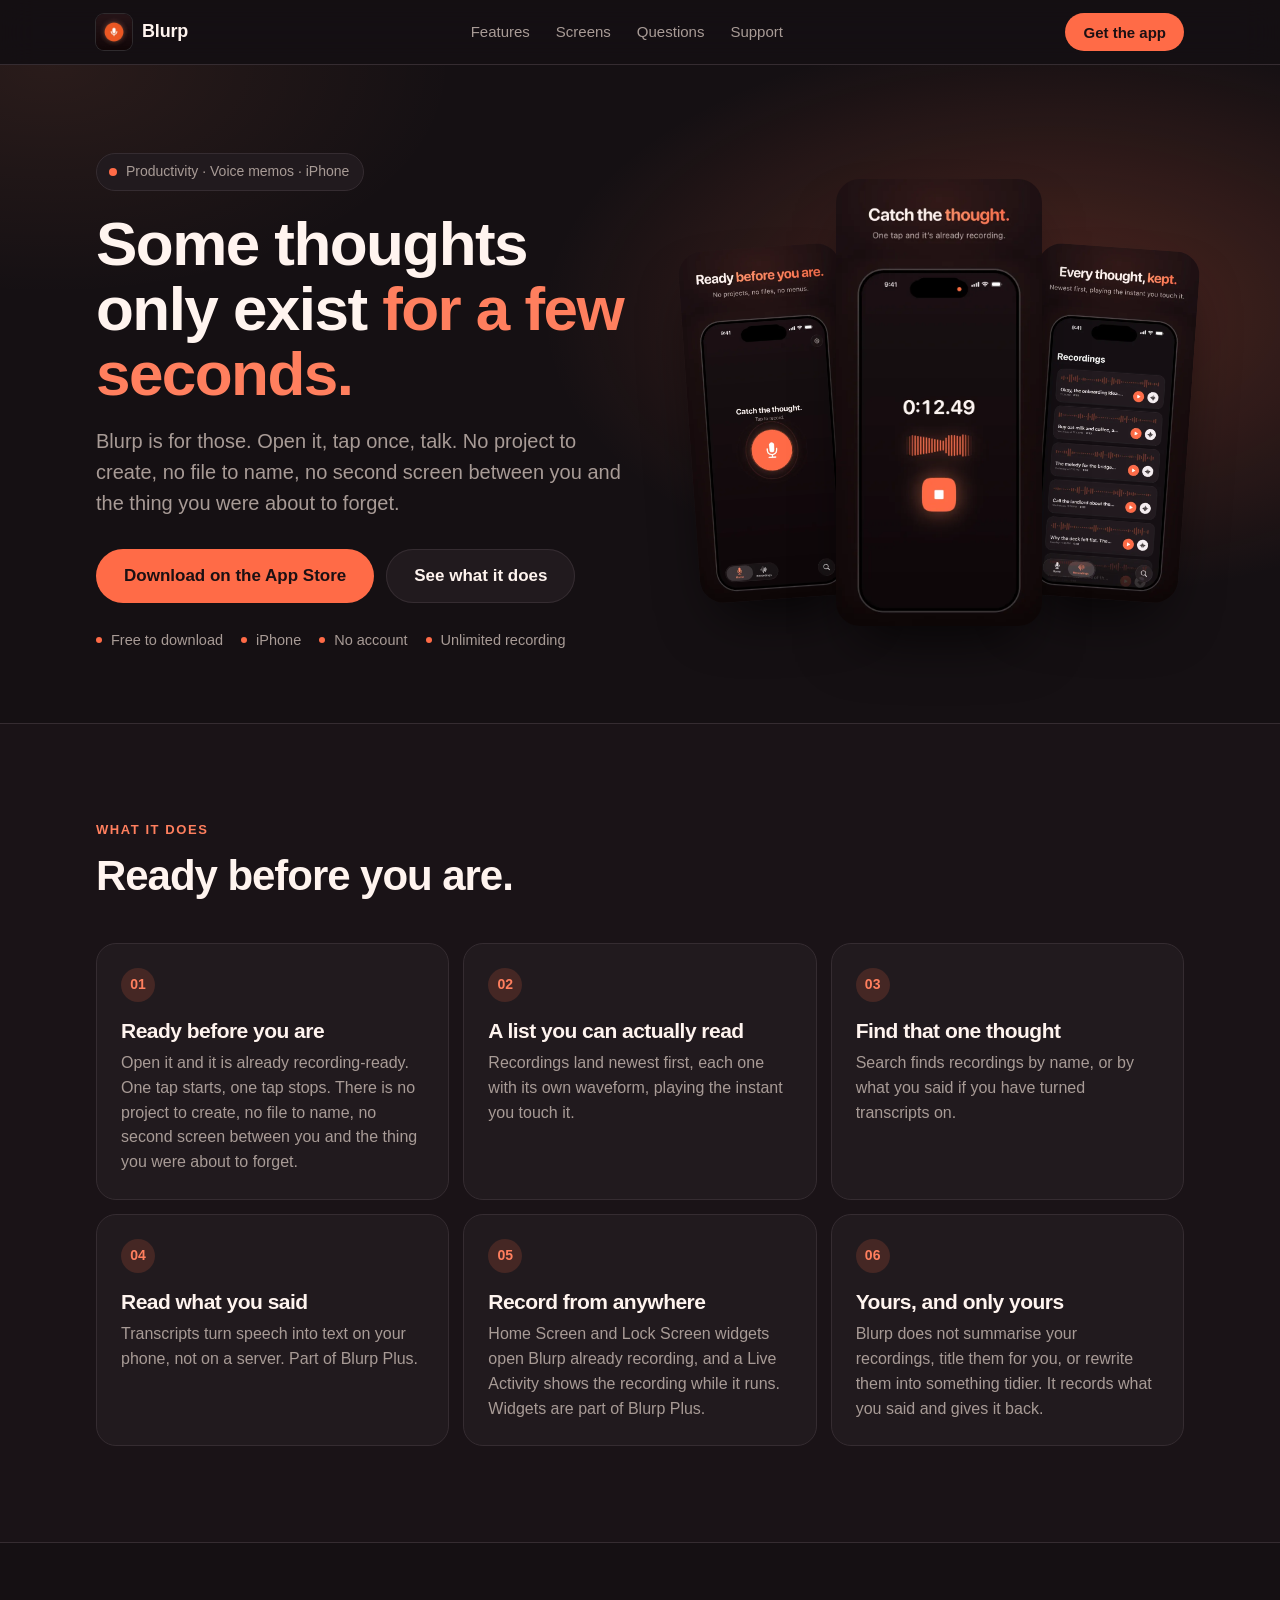
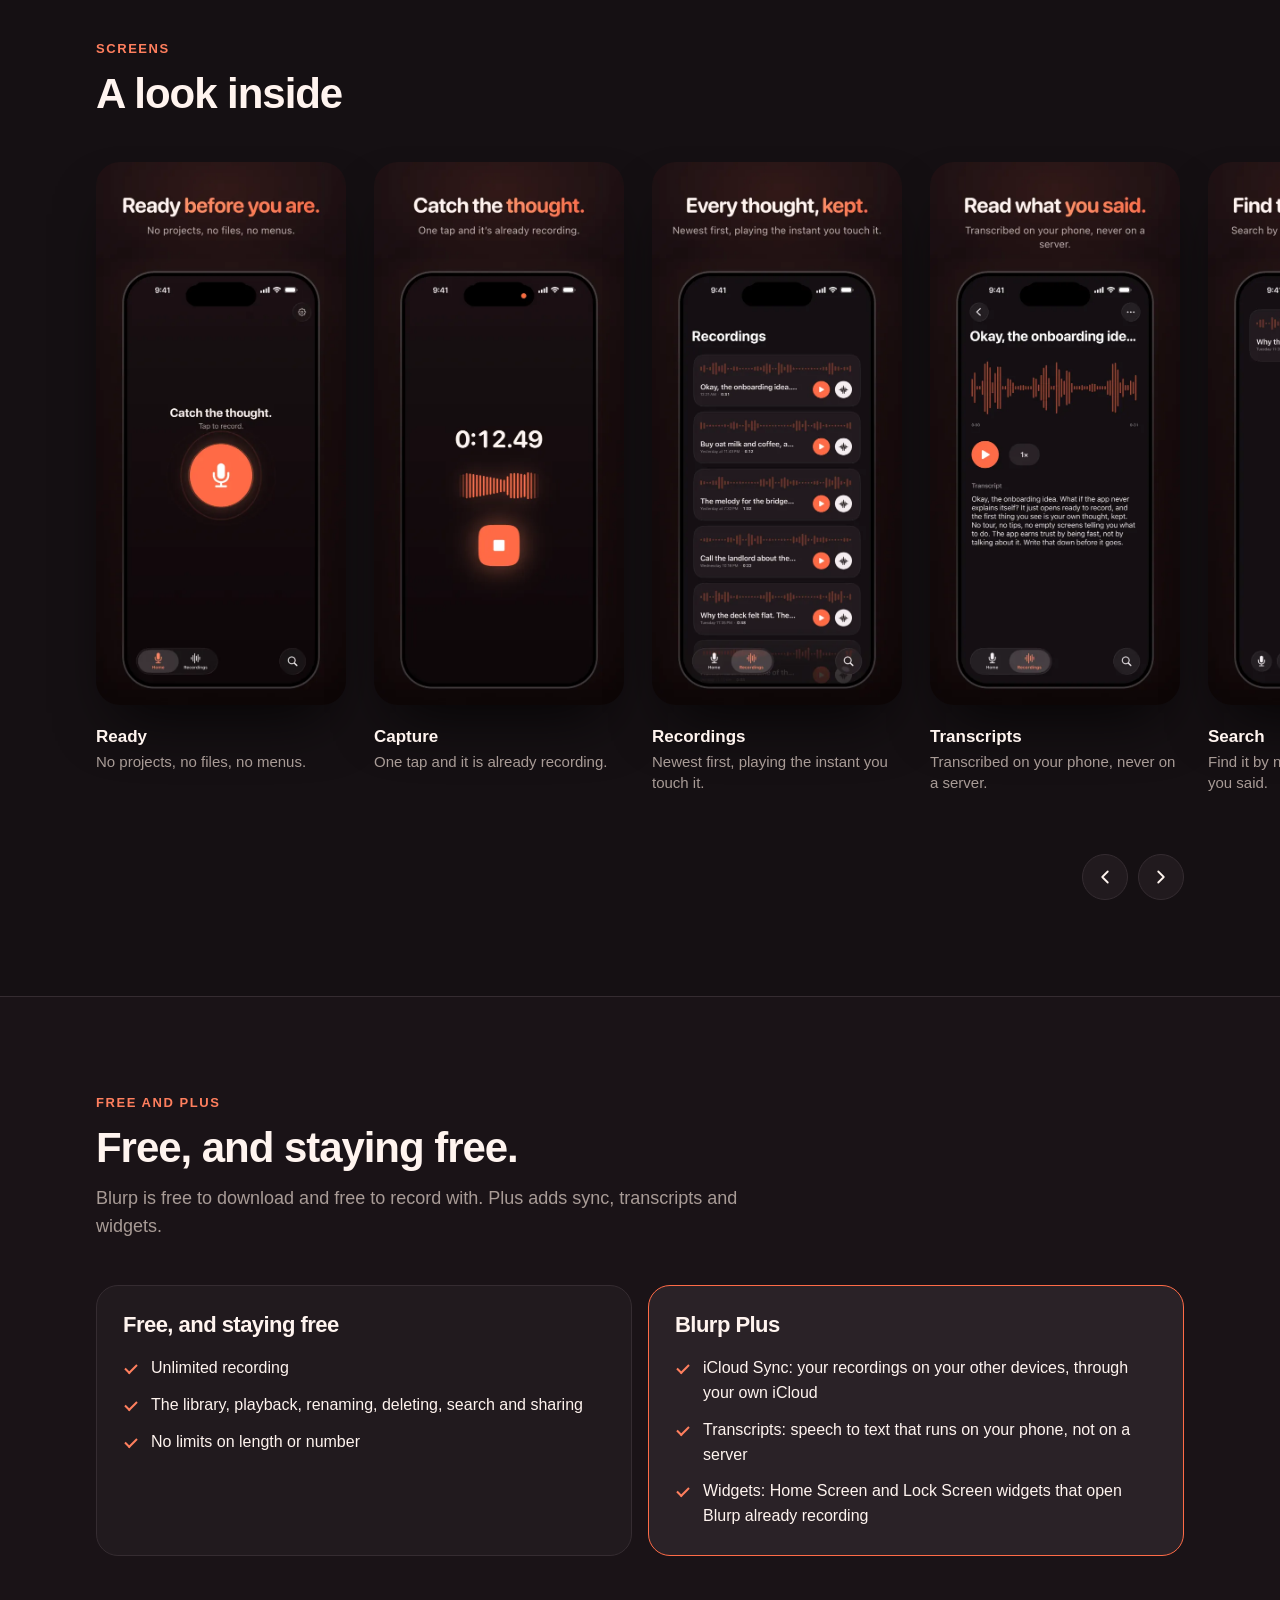
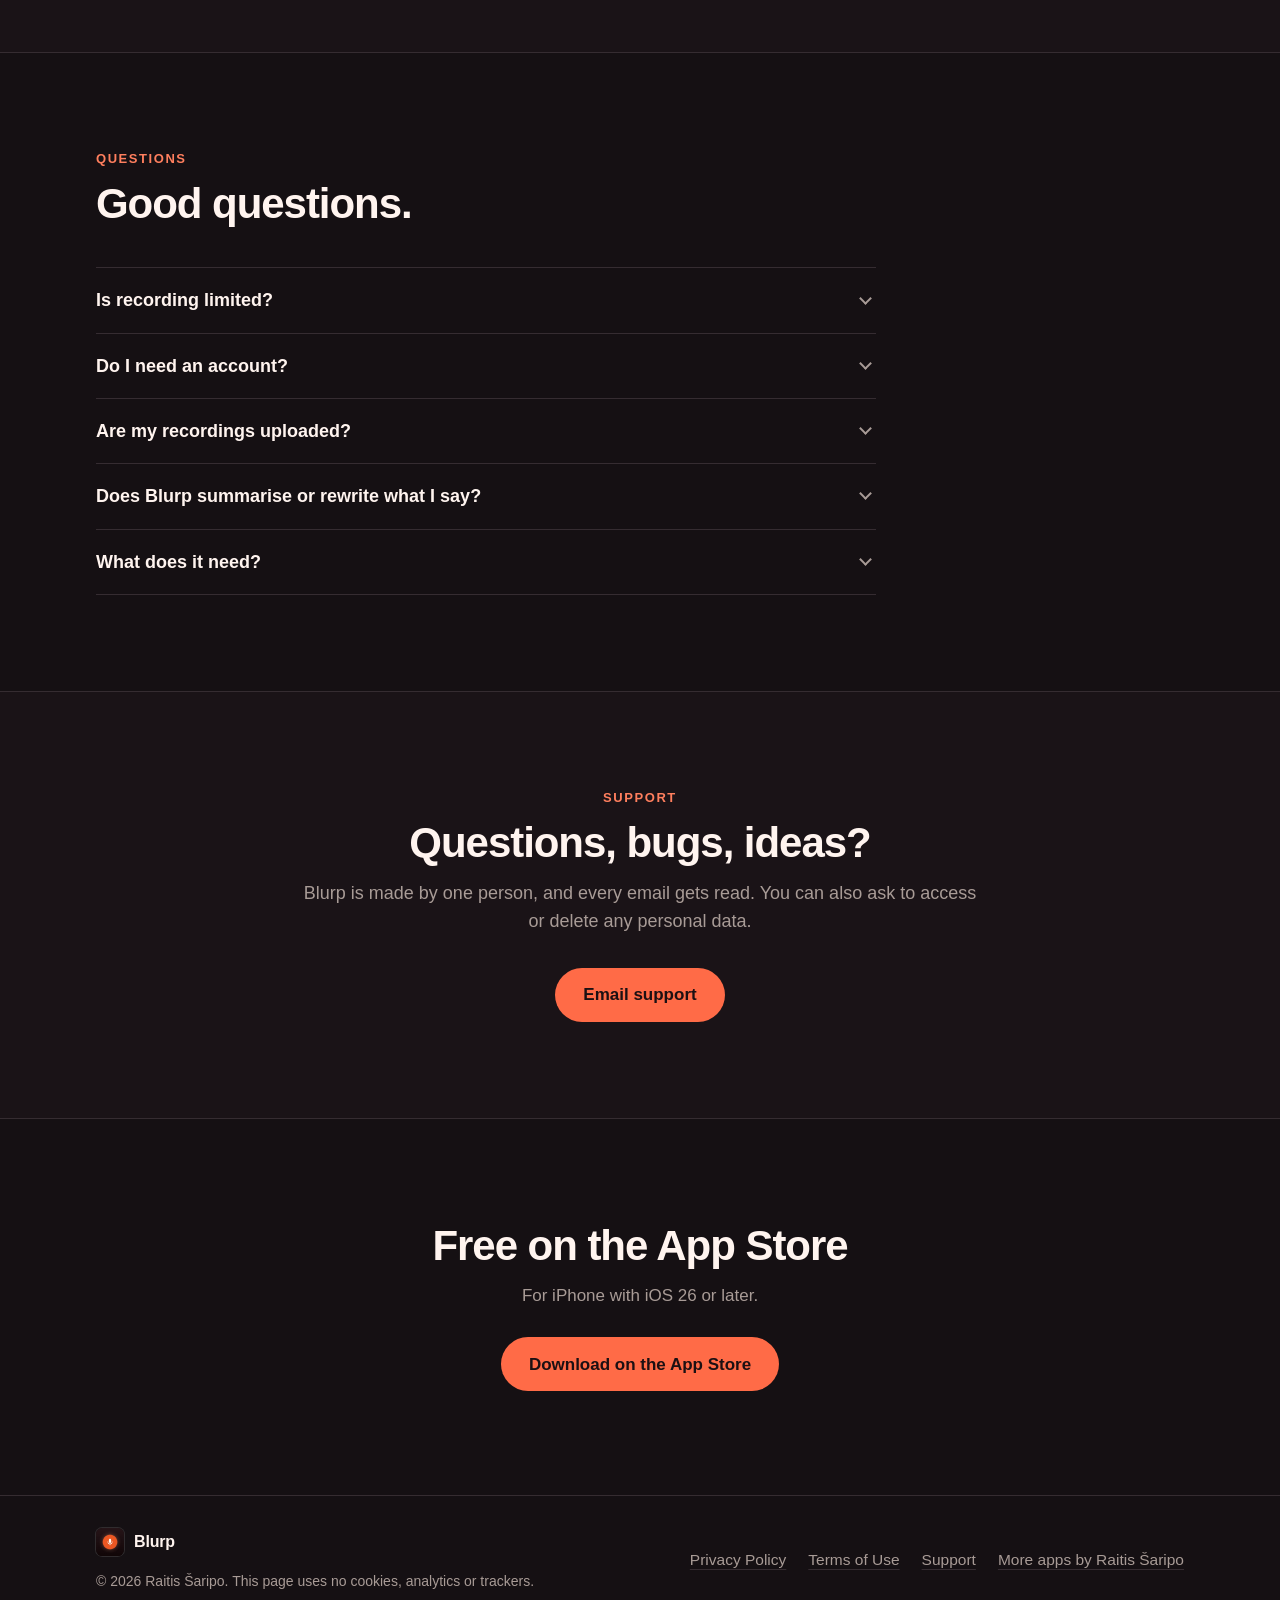
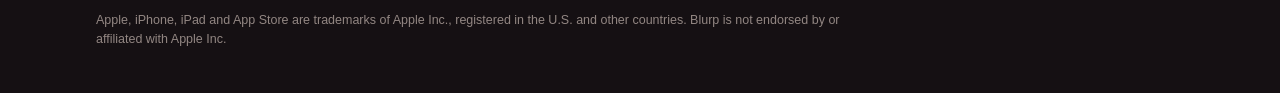
==== commit fea25e17: "Support the Countless way A centred, button-only support section: 'Email support' builds the mailto " ====
--- a/index.html
+++ b/index.html
@@ -174,20 +174,16 @@
         </section>
 
         <section class="section alt" id="support" aria-labelledby="support-title">
-            <div class="wrap">
-                <div class="support-box">
-                    <div>
-                        <p class="eyebrow">Support</p>
-                        <h2 id="support-title">Questions, bugs, ideas?</h2>
-                        <p class="section-lead">
-                            Email <a class="mail" href="mailto:saripo.raitis@gmail.com?subject=Blurp%20support">saripo.raitis@gmail.com</a>.
-                            If something is not working, say which iPhone and iOS version you have.
-                        </p>
-                    </div>
-                    <div class="links" aria-label="Legal">
-                        <a href="https://doc-hosting.flycricket.io/blurp-privacy-policy/eaf25c81-32ba-4e9a-9822-f0dfa80634e3/privacy">Privacy policy</a> <a href="https://doc-hosting.flycricket.io/blurp-terms-of-use/f573561f-bfd3-4ad2-89fb-0913d3ce5cbf/terms">Terms of use</a>
-                    </div>
-                </div>
+            <div class="wrap narrow center">
+                <p class="eyebrow">Support</p>
+                <h2 id="support-title">Questions, bugs, ideas?</h2>
+                <p class="section-lead">
+                    Blurp is made by one person, and every email gets read. You can also ask to access or delete any
+                    personal data.
+                </p>
+                <p class="support-cta">
+                    <a class="btn btn-lg" href="#support" data-mail>Email support</a>
+                </p>
             </div>
         </section>
 
@@ -209,9 +205,12 @@
                 </a>
                 <p class="copy">&copy; 2026 Raitis &Scaron;aripo. This page uses no cookies, analytics or trackers.</p>
             </div>
-            <div class="links">
+            <nav class="links" aria-label="Legal and support">
+                <a href="https://doc-hosting.flycricket.io/blurp-privacy-policy/eaf25c81-32ba-4e9a-9822-f0dfa80634e3/privacy">Privacy Policy</a>
+                <a href="https://doc-hosting.flycricket.io/blurp-terms-of-use/f573561f-bfd3-4ad2-89fb-0913d3ce5cbf/terms">Terms of Use</a>
+                <a href="#support">Support</a>
                 <a href="https://raichibald.github.io/">More apps by Raitis &Scaron;aripo</a>
-            </div>
+            </nav>
         </div>
         <div class="wrap">
             <p class="legal">
--- a/styles.css
+++ b/styles.css
@@ -553,6 +553,18 @@
 }
 
 /* Support and final call */
+.wrap.narrow {
+    max-width: calc(780px + 2 * clamp(16px, 4vw, 32px));
+}
+.center {
+    text-align: center;
+}
+.center .section-lead {
+    margin-inline: auto;
+}
+.support-cta {
+    margin-top: 32px;
+}
 .support-box {
     display: grid;
     gap: 22px;
